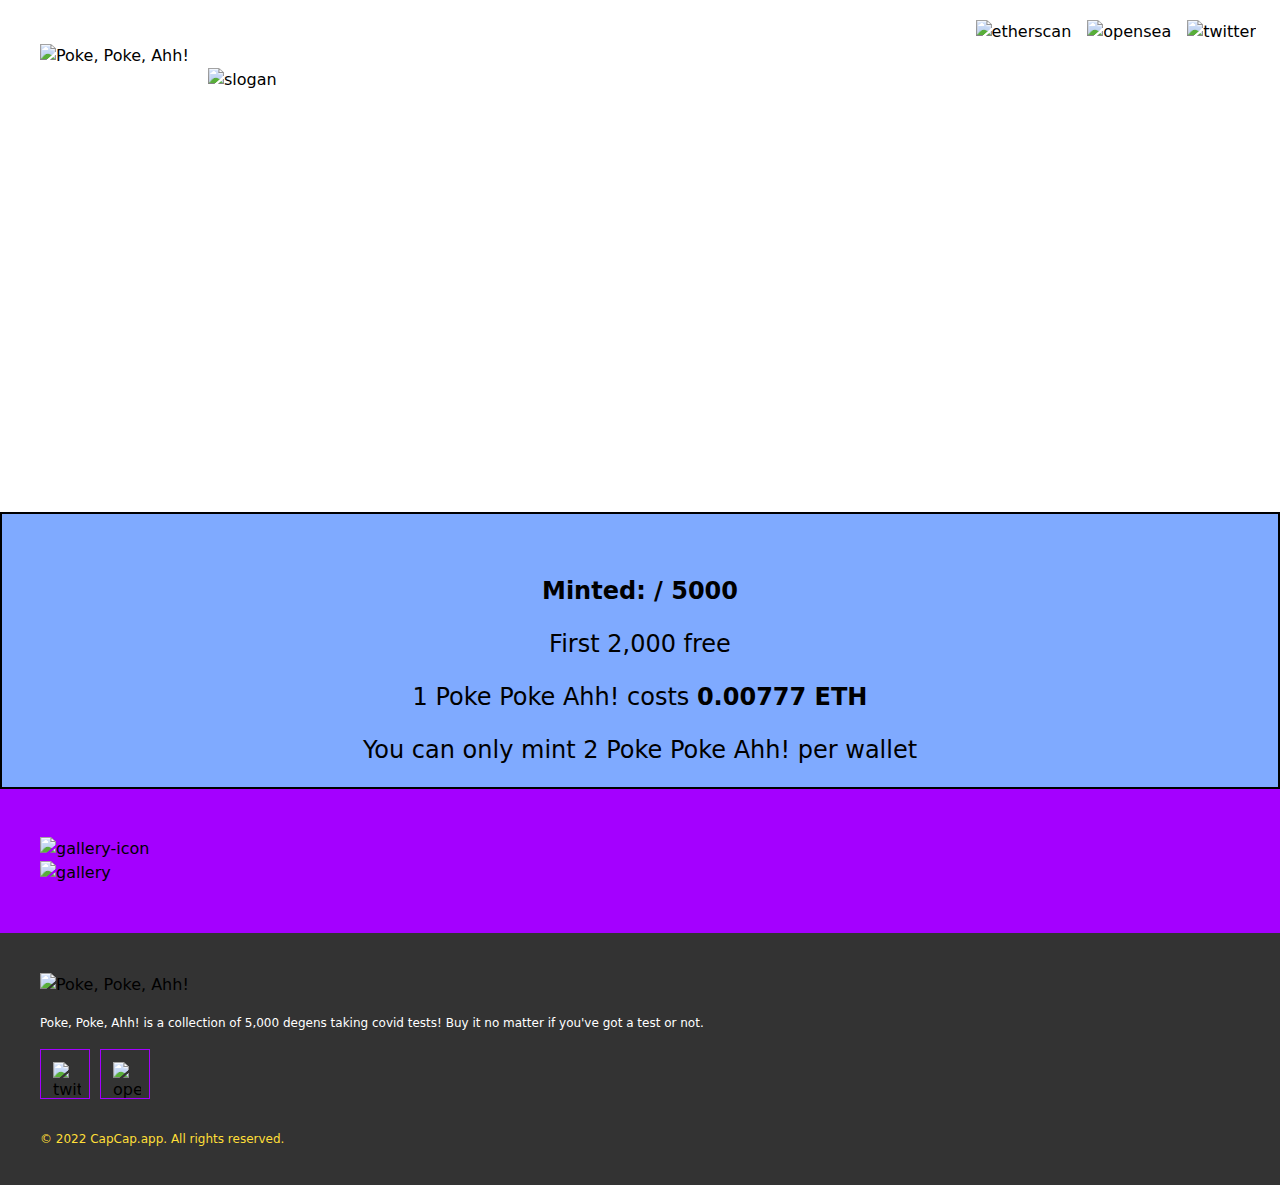
==== index.html @ 068d4efe "fixed some ui style" ====
<!DOCTYPE html>
<html lang="en">

<head>
    <meta charset="UTF-8">
    <meta http-equiv="X-UA-Compatible" content="IE=edge">
    <meta name="viewport" content="width=device-width, initial-scale=1.0">
    <title>Poke, Poke, Ahh</title>
    <link href="./style.css" rel="stylesheet">
</head>

<body>
    <div>
        <div class="w-full front bg-no-repeat" style="min-height: 512px;">
            <div class="m-auto flex justify-between lg:pl-10 pt-5 max-w" id="navbar">
                <div class="icon mt-6">
                    <img class="icon" src="./images/icon.png" alt="Poke, Poke, Ahh!">
                </div>
                <div class="buttons flex justify-around">
                    <div class="mx-2">
                        <a href="">
                            <img src="./images/etherscan.png" alt="etherscan" id="explorer">
                        </a>
                    </div>
                    <div class="mx-2">
                        <a href="">
                            <img src="./images/opensea.png" alt="opensea" id="opensea">
                        </a>
                    </div>
                    <div class="mx-2">
                        <a href="https://twitter.com/pokepokeahh" target="_blank">
                            <img src="./images/twitter.png" alt="twitter" id="twitter">
                        </a>
                    </div>
                    <div class="wallet mx-2">
                        <img src="./images/wallet.png" alt="wallet" id="connect-wallet-top">
                    </div>
                </div>
            </div>

            <div class="max-w m-auto">
                <img class="slogan ml-40 pl-12 mt-0 pt-0 " src="./images/slogan.png" alt="slogan">
            </div>

        </div>


        <div class="w-full mint m-auto">
            <div class="flex-col pt-10">
                <div id="mint-features">
                    <div class="button mx-auto mb-3 button-text" id="connect">
                        <p id="wallet-text">Connect Wallet</p>
                    </div>

                    <div class="mx-auto mb-3">
                        <p class="text-center" id="connected-wallet"></p>
                    </div>

                    <div class="flex mx-auto">
                        <div class="flex mx-auto">
                            <div class="mint-button flex justify-evenly button-text">
                                <p class="" id="minus">-</p>
                                <p class="" id="mint">Mint <span id="mint-amount">1</span></p>
                                <p class="" id="plus">+</p>
                            </div>
                        </div>
                    </div>
                </div>

                <div class="mx-auto text-center">
                    <p class="text font-semibold" id="progress">Minted: <span id="minted"></span>/ 5000</p>
                    <p class="text">First 2,000 free</p>
                    <p class="text">1 Poke Poke Ahh! costs <span class="font-semibold">0.00777 ETH</span></p>
                    <p class="text">You can only mint 2 Poke Poke Ahh! per wallet</p>
                </div>
            </div>
        </div>


        <div class="w-full gallery m-auto py-12">
            <div class="content m-auto">
                <img src="images/gallery-icon.png" alt="gallery-icon" class="gallery-icon">
                <img class="m-auto" src="./images/gallery.png" alt="gallery" id="wide-showcase">

                <img class="m-auto w-3/5 showcase" src="./images/6.png" alt="gallery">
                <img class="m-auto w-3/5 showcase" src="./images/1.png" alt="gallery">
                <img class="m-auto w-3/5 showcase" src="./images/2.png" alt="gallery">
                <img class="m-auto w-3/5 showcase" src="./images/3.png" alt="gallery">
                <img class="m-auto w-3/5 showcase" src="./images/4.png" alt="gallery">
                <img class="m-auto w-3/5 showcase" src="./images/5.png" alt="gallery">

            </div>

        </div>

        <div class=" w-full footer m-auto">
            <div class="content m-auto py-10">
                <img class="footer-icon icon" src="./images/icon.png" alt="Poke, Poke, Ahh!">
                <p class="footer-intro">
                    Poke, Poke, Ahh! is a collection of 5,000 degens taking covid tests! Buy it no matter if you've got
                    a test or not.
                </p>

                <div class="mt-5 flex" id="footer-link-icon">

                    <a href="https://twitter.com/pokepokeahh" class="link-icon" target="_blank">
                        <img src="/images/twitter-white.png" alt="twitter" class="p-0">
                    </a>

                    <a href="" class="link-icon"" target=" _blank">
                        <img src=" /images/opensea-white.png" alt="opensea" class="p-0">
                    </a>

                </div>

                <p class="right-reserved">
                    © 2022 CapCap.app. All rights reserved.
                </p>
            </div>
        </div>
    </div>

    </div>

    <script src="./hover.js"></script>
    <script src="./web3.js"></script>
    <script src="./config.js"></script>
    <script src="./abi.js"></script>
    <script src="./script.js"></script>
</body>

</html>
---- style.css ----
/*
! tailwindcss v3.1.4 | MIT License | https://tailwindcss.com
*/

/*
1. Prevent padding and border from affecting element width. (https://github.com/mozdevs/cssremedy/issues/4)
2. Allow adding a border to an element by just adding a border-width. (https://github.com/tailwindcss/tailwindcss/pull/116)
*/

*,
::before,
::after {
  box-sizing: border-box;
  /* 1 */
  border-width: 0;
  /* 2 */
  border-style: solid;
  /* 2 */
  border-color: #e5e7eb;
  /* 2 */
}

::before,
::after {
  --tw-content: '';
}

/*
1. Use a consistent sensible line-height in all browsers.
2. Prevent adjustments of font size after orientation changes in iOS.
3. Use a more readable tab size.
4. Use the user's configured `sans` font-family by default.
*/

html {
  line-height: 1.5;
  /* 1 */
  -webkit-text-size-adjust: 100%;
  /* 2 */
  -moz-tab-size: 4;
  /* 3 */
  -o-tab-size: 4;
     tab-size: 4;
  /* 3 */
  font-family: ui-sans-serif, system-ui, -apple-system, BlinkMacSystemFont, "Segoe UI", Roboto, "Helvetica Neue", Arial, "Noto Sans", sans-serif, "Apple Color Emoji", "Segoe UI Emoji", "Segoe UI Symbol", "Noto Color Emoji";
  /* 4 */
}

/*
1. Remove the margin in all browsers.
2. Inherit line-height from `html` so users can set them as a class directly on the `html` element.
*/

body {
  margin: 0;
  /* 1 */
  line-height: inherit;
  /* 2 */
}

/*
1. Add the correct height in Firefox.
2. Correct the inheritance of border color in Firefox. (https://bugzilla.mozilla.org/show_bug.cgi?id=190655)
3. Ensure horizontal rules are visible by default.
*/

hr {
  height: 0;
  /* 1 */
  color: inherit;
  /* 2 */
  border-top-width: 1px;
  /* 3 */
}

/*
Add the correct text decoration in Chrome, Edge, and Safari.
*/

abbr:where([title]) {
  -webkit-text-decoration: underline dotted;
          text-decoration: underline dotted;
}

/*
Remove the default font size and weight for headings.
*/

h1,
h2,
h3,
h4,
h5,
h6 {
  font-size: inherit;
  font-weight: inherit;
}

/*
Reset links to optimize for opt-in styling instead of opt-out.
*/

a {
  color: inherit;
  text-decoration: inherit;
}

/*
Add the correct font weight in Edge and Safari.
*/

b,
strong {
  font-weight: bolder;
}

/*
1. Use the user's configured `mono` font family by default.
2. Correct the odd `em` font sizing in all browsers.
*/

code,
kbd,
samp,
pre {
  font-family: ui-monospace, SFMono-Regular, Menlo, Monaco, Consolas, "Liberation Mono", "Courier New", monospace;
  /* 1 */
  font-size: 1em;
  /* 2 */
}

/*
Add the correct font size in all browsers.
*/

small {
  font-size: 80%;
}

/*
Prevent `sub` and `sup` elements from affecting the line height in all browsers.
*/

sub,
sup {
  font-size: 75%;
  line-height: 0;
  position: relative;
  vertical-align: baseline;
}

sub {
  bottom: -0.25em;
}

sup {
  top: -0.5em;
}

/*
1. Remove text indentation from table contents in Chrome and Safari. (https://bugs.chromium.org/p/chromium/issues/detail?id=999088, https://bugs.webkit.org/show_bug.cgi?id=201297)
2. Correct table border color inheritance in all Chrome and Safari. (https://bugs.chromium.org/p/chromium/issues/detail?id=935729, https://bugs.webkit.org/show_bug.cgi?id=195016)
3. Remove gaps between table borders by default.
*/

table {
  text-indent: 0;
  /* 1 */
  border-color: inherit;
  /* 2 */
  border-collapse: collapse;
  /* 3 */
}

/*
1. Change the font styles in all browsers.
2. Remove the margin in Firefox and Safari.
3. Remove default padding in all browsers.
*/

button,
input,
optgroup,
select,
textarea {
  font-family: inherit;
  /* 1 */
  font-size: 100%;
  /* 1 */
  font-weight: inherit;
  /* 1 */
  line-height: inherit;
  /* 1 */
  color: inherit;
  /* 1 */
  margin: 0;
  /* 2 */
  padding: 0;
  /* 3 */
}

/*
Remove the inheritance of text transform in Edge and Firefox.
*/

button,
select {
  text-transform: none;
}

/*
1. Correct the inability to style clickable types in iOS and Safari.
2. Remove default button styles.
*/

button,
[type='button'],
[type='reset'],
[type='submit'] {
  -webkit-appearance: button;
  /* 1 */
  background-color: transparent;
  /* 2 */
  background-image: none;
  /* 2 */
}

/*
Use the modern Firefox focus style for all focusable elements.
*/

:-moz-focusring {
  outline: auto;
}

/*
Remove the additional `:invalid` styles in Firefox. (https://github.com/mozilla/gecko-dev/blob/2f9eacd9d3d995c937b4251a5557d95d494c9be1/layout/style/res/forms.css#L728-L737)
*/

:-moz-ui-invalid {
  box-shadow: none;
}

/*
Add the correct vertical alignment in Chrome and Firefox.
*/

progress {
  vertical-align: baseline;
}

/*
Correct the cursor style of increment and decrement buttons in Safari.
*/

::-webkit-inner-spin-button,
::-webkit-outer-spin-button {
  height: auto;
}

/*
1. Correct the odd appearance in Chrome and Safari.
2. Correct the outline style in Safari.
*/

[type='search'] {
  -webkit-appearance: textfield;
  /* 1 */
  outline-offset: -2px;
  /* 2 */
}

/*
Remove the inner padding in Chrome and Safari on macOS.
*/

::-webkit-search-decoration {
  -webkit-appearance: none;
}

/*
1. Correct the inability to style clickable types in iOS and Safari.
2. Change font properties to `inherit` in Safari.
*/

::-webkit-file-upload-button {
  -webkit-appearance: button;
  /* 1 */
  font: inherit;
  /* 2 */
}

/*
Add the correct display in Chrome and Safari.
*/

summary {
  display: list-item;
}

/*
Removes the default spacing and border for appropriate elements.
*/

blockquote,
dl,
dd,
h1,
h2,
h3,
h4,
h5,
h6,
hr,
figure,
p,
pre {
  margin: 0;
}

fieldset {
  margin: 0;
  padding: 0;
}

legend {
  padding: 0;
}

ol,
ul,
menu {
  list-style: none;
  margin: 0;
  padding: 0;
}

/*
Prevent resizing textareas horizontally by default.
*/

textarea {
  resize: vertical;
}

/*
1. Reset the default placeholder opacity in Firefox. (https://github.com/tailwindlabs/tailwindcss/issues/3300)
2. Set the default placeholder color to the user's configured gray 400 color.
*/

input::-moz-placeholder, textarea::-moz-placeholder {
  opacity: 1;
  /* 1 */
  color: #9ca3af;
  /* 2 */
}

input:-ms-input-placeholder, textarea:-ms-input-placeholder {
  opacity: 1;
  /* 1 */
  color: #9ca3af;
  /* 2 */
}

input::placeholder,
textarea::placeholder {
  opacity: 1;
  /* 1 */
  color: #9ca3af;
  /* 2 */
}

/*
Set the default cursor for buttons.
*/

button,
[role="button"] {
  cursor: pointer;
}

/*
Make sure disabled buttons don't get the pointer cursor.
*/

:disabled {
  cursor: default;
}

/*
1. Make replaced elements `display: block` by default. (https://github.com/mozdevs/cssremedy/issues/14)
2. Add `vertical-align: middle` to align replaced elements more sensibly by default. (https://github.com/jensimmons/cssremedy/issues/14#issuecomment-634934210)
   This can trigger a poorly considered lint error in some tools but is included by design.
*/

img,
svg,
video,
canvas,
audio,
iframe,
embed,
object {
  display: block;
  /* 1 */
  vertical-align: middle;
  /* 2 */
}

/*
Constrain images and videos to the parent width and preserve their intrinsic aspect ratio. (https://github.com/mozdevs/cssremedy/issues/14)
*/

img,
video {
  max-width: 100%;
  height: auto;
}

*, ::before, ::after {
  --tw-border-spacing-x: 0;
  --tw-border-spacing-y: 0;
  --tw-translate-x: 0;
  --tw-translate-y: 0;
  --tw-rotate: 0;
  --tw-skew-x: 0;
  --tw-skew-y: 0;
  --tw-scale-x: 1;
  --tw-scale-y: 1;
  --tw-pan-x:  ;
  --tw-pan-y:  ;
  --tw-pinch-zoom:  ;
  --tw-scroll-snap-strictness: proximity;
  --tw-ordinal:  ;
  --tw-slashed-zero:  ;
  --tw-numeric-figure:  ;
  --tw-numeric-spacing:  ;
  --tw-numeric-fraction:  ;
  --tw-ring-inset:  ;
  --tw-ring-offset-width: 0px;
  --tw-ring-offset-color: #fff;
  --tw-ring-color: rgb(59 130 246 / 0.5);
  --tw-ring-offset-shadow: 0 0 #0000;
  --tw-ring-shadow: 0 0 #0000;
  --tw-shadow: 0 0 #0000;
  --tw-shadow-colored: 0 0 #0000;
  --tw-blur:  ;
  --tw-brightness:  ;
  --tw-contrast:  ;
  --tw-grayscale:  ;
  --tw-hue-rotate:  ;
  --tw-invert:  ;
  --tw-saturate:  ;
  --tw-sepia:  ;
  --tw-drop-shadow:  ;
  --tw-backdrop-blur:  ;
  --tw-backdrop-brightness:  ;
  --tw-backdrop-contrast:  ;
  --tw-backdrop-grayscale:  ;
  --tw-backdrop-hue-rotate:  ;
  --tw-backdrop-invert:  ;
  --tw-backdrop-opacity:  ;
  --tw-backdrop-saturate:  ;
  --tw-backdrop-sepia:  ;
}

::-webkit-backdrop {
  --tw-border-spacing-x: 0;
  --tw-border-spacing-y: 0;
  --tw-translate-x: 0;
  --tw-translate-y: 0;
  --tw-rotate: 0;
  --tw-skew-x: 0;
  --tw-skew-y: 0;
  --tw-scale-x: 1;
  --tw-scale-y: 1;
  --tw-pan-x:  ;
  --tw-pan-y:  ;
  --tw-pinch-zoom:  ;
  --tw-scroll-snap-strictness: proximity;
  --tw-ordinal:  ;
  --tw-slashed-zero:  ;
  --tw-numeric-figure:  ;
  --tw-numeric-spacing:  ;
  --tw-numeric-fraction:  ;
  --tw-ring-inset:  ;
  --tw-ring-offset-width: 0px;
  --tw-ring-offset-color: #fff;
  --tw-ring-color: rgb(59 130 246 / 0.5);
  --tw-ring-offset-shadow: 0 0 #0000;
  --tw-ring-shadow: 0 0 #0000;
  --tw-shadow: 0 0 #0000;
  --tw-shadow-colored: 0 0 #0000;
  --tw-blur:  ;
  --tw-brightness:  ;
  --tw-contrast:  ;
  --tw-grayscale:  ;
  --tw-hue-rotate:  ;
  --tw-invert:  ;
  --tw-saturate:  ;
  --tw-sepia:  ;
  --tw-drop-shadow:  ;
  --tw-backdrop-blur:  ;
  --tw-backdrop-brightness:  ;
  --tw-backdrop-contrast:  ;
  --tw-backdrop-grayscale:  ;
  --tw-backdrop-hue-rotate:  ;
  --tw-backdrop-invert:  ;
  --tw-backdrop-opacity:  ;
  --tw-backdrop-saturate:  ;
  --tw-backdrop-sepia:  ;
}

::backdrop {
  --tw-border-spacing-x: 0;
  --tw-border-spacing-y: 0;
  --tw-translate-x: 0;
  --tw-translate-y: 0;
  --tw-rotate: 0;
  --tw-skew-x: 0;
  --tw-skew-y: 0;
  --tw-scale-x: 1;
  --tw-scale-y: 1;
  --tw-pan-x:  ;
  --tw-pan-y:  ;
  --tw-pinch-zoom:  ;
  --tw-scroll-snap-strictness: proximity;
  --tw-ordinal:  ;
  --tw-slashed-zero:  ;
  --tw-numeric-figure:  ;
  --tw-numeric-spacing:  ;
  --tw-numeric-fraction:  ;
  --tw-ring-inset:  ;
  --tw-ring-offset-width: 0px;
  --tw-ring-offset-color: #fff;
  --tw-ring-color: rgb(59 130 246 / 0.5);
  --tw-ring-offset-shadow: 0 0 #0000;
  --tw-ring-shadow: 0 0 #0000;
  --tw-shadow: 0 0 #0000;
  --tw-shadow-colored: 0 0 #0000;
  --tw-blur:  ;
  --tw-brightness:  ;
  --tw-contrast:  ;
  --tw-grayscale:  ;
  --tw-hue-rotate:  ;
  --tw-invert:  ;
  --tw-saturate:  ;
  --tw-sepia:  ;
  --tw-drop-shadow:  ;
  --tw-backdrop-blur:  ;
  --tw-backdrop-brightness:  ;
  --tw-backdrop-contrast:  ;
  --tw-backdrop-grayscale:  ;
  --tw-backdrop-hue-rotate:  ;
  --tw-backdrop-invert:  ;
  --tw-backdrop-opacity:  ;
  --tw-backdrop-saturate:  ;
  --tw-backdrop-sepia:  ;
}

.m-auto {
  margin: auto;
}

.mx-2 {
  margin-left: 0.5rem;
  margin-right: 0.5rem;
}

.mx-auto {
  margin-left: auto;
  margin-right: auto;
}

.mt-6 {
  margin-top: 1.5rem;
}

.ml-40 {
  margin-left: 10rem;
}

.mt-0 {
  margin-top: 0px;
}

.mb-3 {
  margin-bottom: 0.75rem;
}

.mt-5 {
  margin-top: 1.25rem;
}

.flex {
  display: flex;
}

.w-full {
  width: 100%;
}

.w-3\/5 {
  width: 60%;
}

.flex-col {
  flex-direction: column;
}

.justify-between {
  justify-content: space-between;
}

.justify-around {
  justify-content: space-around;
}

.justify-evenly {
  justify-content: space-evenly;
}

.bg-no-repeat {
  background-repeat: no-repeat;
}

.p-0 {
  padding: 0px;
}

.py-12 {
  padding-top: 3rem;
  padding-bottom: 3rem;
}

.py-10 {
  padding-top: 2.5rem;
  padding-bottom: 2.5rem;
}

.pt-5 {
  padding-top: 1.25rem;
}

.pl-12 {
  padding-left: 3rem;
}

.pt-0 {
  padding-top: 0px;
}

.pt-10 {
  padding-top: 2.5rem;
}

.text-center {
  text-align: center;
}

.font-semibold {
  font-weight: 600;
}

#connect-wallet-top {
  cursor: pointer;
}

.hide {
  display: none;
}

.showcase {
  display: none;
}

.disabled {
  pointer-events: none
}

#minus {
  cursor: pointer;
}

#plus {
  cursor: pointer;
}

#mint {
  cursor: pointer;
}

#opensea:hover {
}

@media (max-width: 1000px) {
  .icon {
    margin: auto;
  }

  #navbar {
    flex-direction: column;
  }

  #navbar>div {
    margin: 10px;
  }

  .footer-links {
    margin-left: 40%;
  }

  .slogan {
    display: none;
  }

  * {
    text-align: center;
  }

  #wide-showcase {
    display: none;
  }

  .showcase {
    display: block;
    background-color: white;
    border: 2px solid black;
    padding: 5px;
    border-radius: 10px;
    margin-top: 15px;
    margin-bottom: 15px;
  }

  .gallery-icon {
    margin: auto;
  }

  #footer-link-icon {
    justify-content: center;
  }
}

li {
  list-style-type: none;
  margin-bottom: 28px;
}

.front {
  background-image: url('images/front-bg.png');
  background-position: center;
}

.max-w {
  max-width: 1920px;
}

.mint {
  background-color: #7FAAFF;
  border: 2px solid black;
  max-width: 1920px;
}

.gallery {
  background-color: #A400FF;
  max-width: 1920px;
}

.footer {
  background-color: #333333;
  max-width: 1920px;
}

.button {
  width: 230px;
  height: 60px;
  cursor: pointer;
  background-image: url('images/wallet-1.png');
}

.button:hover {
  width: 230px;
  height: 60px;
  cursor: pointer;
  color: white;
  background-image: url('images/wallet-1-hover.png');
}

.mint-button {
  width: 230px;
  height: 60px;
  background-image: url('images/wallet-1.png');
}

.mint-button:hover {
  width: 230px;
  height: 60px;
  cursor: pointer;
  color: white;
  background-image: url('images/wallet-1-hover.png');
}

.button-text {
  font-size: 24px;
  color: #333333;
  letter-spacing: 0;
  text-align: center;
  line-height: 24px;
  font-weight: 600;
  padding-top: 18px;
}

.text {
  font-size: 24px;
  color: #000000;
  letter-spacing: 0;
  text-align: center;
  line-height: 32px;
  margin-top: 21px;
  margin-bottom: 21px;
}

.content {
  max-width: 1200px;
}

.footer-intro {
  font-size: 12px;
  color: #FFFFFF;
  letter-spacing: 0;
  line-height: 12px;
  font-weight: 400;
  margin-top: 20px;
}

.footer-links {
  margin-top: 20px;
}

.footer-links>div {
  display: flex;
}

.link-icon {
  border: 1px solid #A400FF;
  width: 50px;
  height: 50px;
  padding: 12px 8px 8px 12px;
  margin-right: 10px;
}

.right-reserved {
  font-size: 12px;
  margin-top: 34px;
  color: #FFDF38;
  letter-spacing: 0;
  line-height: 12px;
  font-weight: 400;
}

@media (min-width: 1024px) {
  .lg\:pl-10 {
    padding-left: 2.5rem;
  }
}
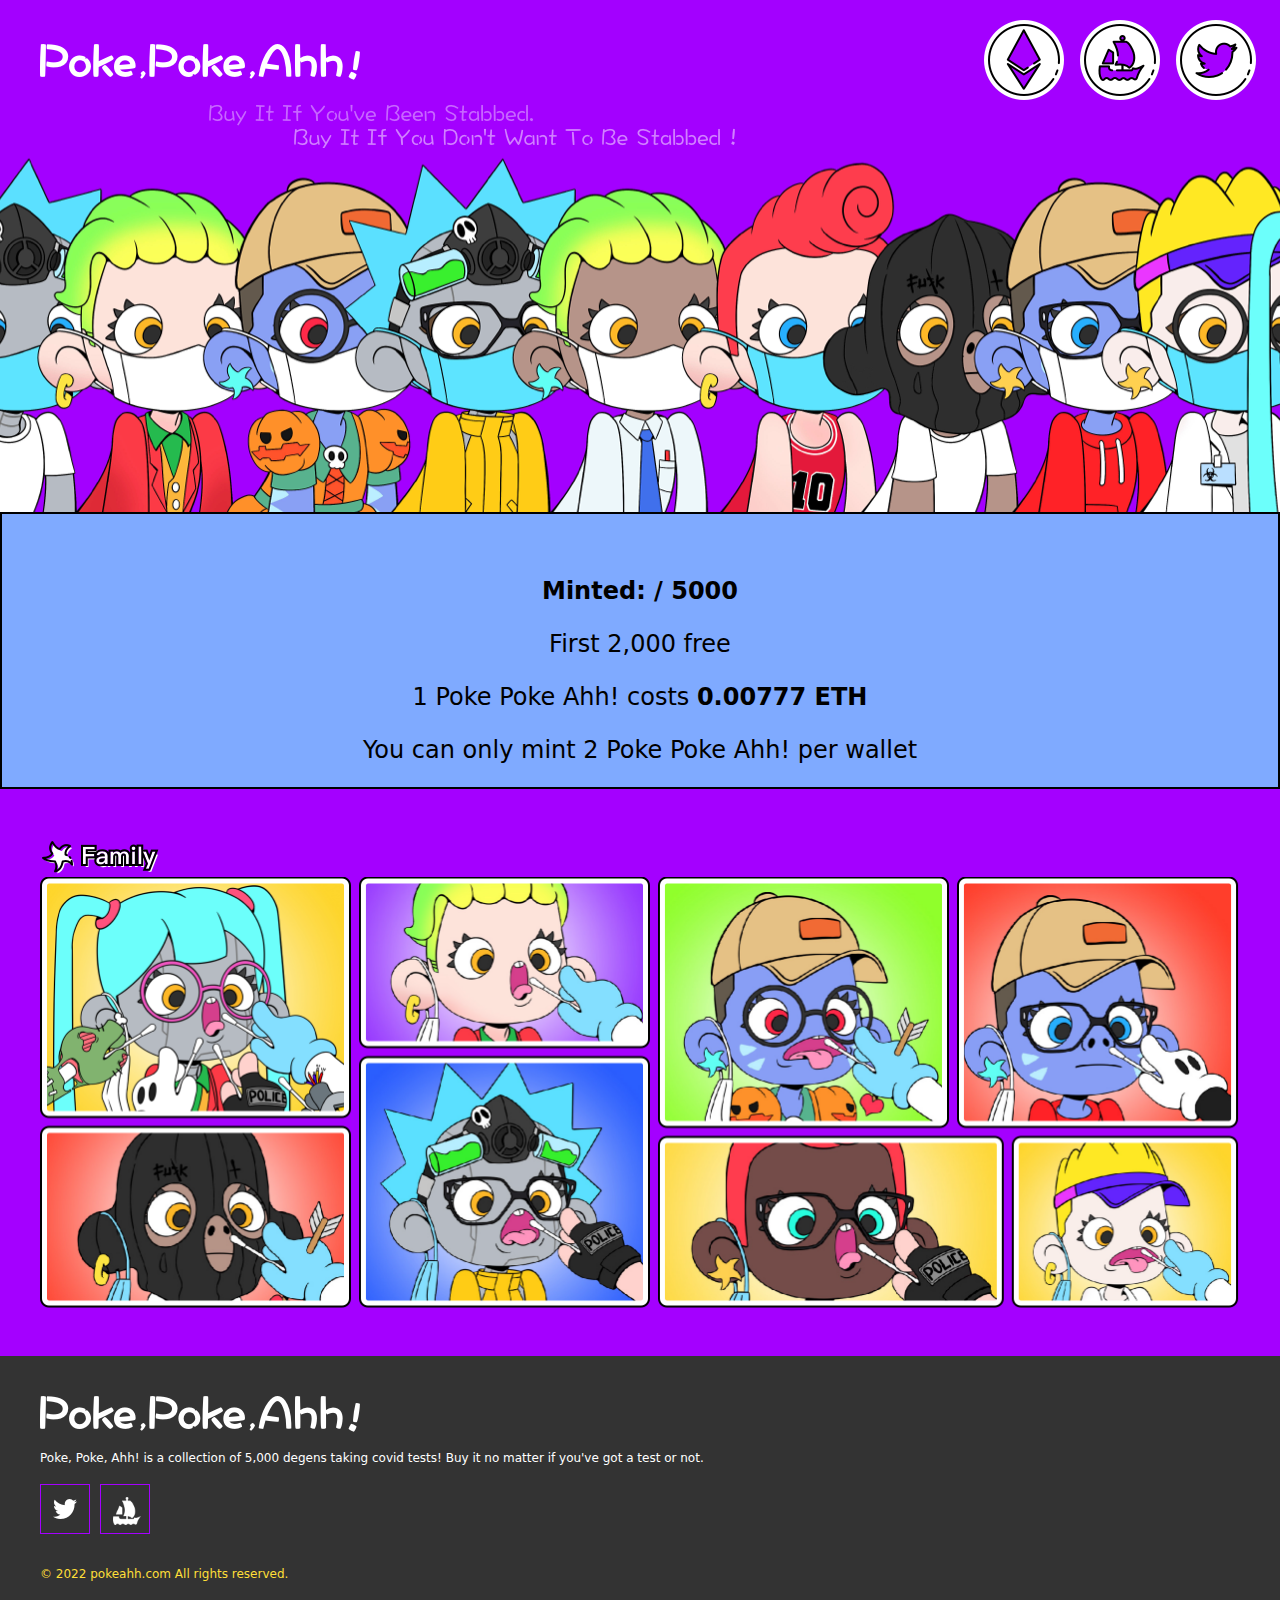
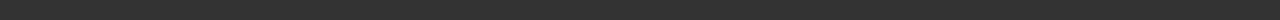
==== commit 66725608: "include images and add logout and check started" ====
--- a/index.html
+++ b/index.html
@@ -52,6 +52,10 @@
                         <p id="wallet-text">Connect Wallet</p>
                     </div>
 
+                    <div class="button mx-auto mb-3 button-text" id="logout">
+                        <p>Logout</p>
+                    </div>
+
                     <div class="mx-auto mb-3">
                         <p class="text-center" id="connected-wallet"></p>
                     </div>
@@ -79,15 +83,20 @@
 
         <div class="w-full gallery m-auto py-12">
             <div class="content m-auto">
-                <img src="images/gallery-icon.png" alt="gallery-icon" class="gallery-icon">
+
+                <img src="./images/gallery-icon.png" alt="gallery-icon" class="gallery-icon">
+
                 <img class="m-auto" src="./images/gallery.png" alt="gallery" id="wide-showcase">
 
                 <img class="m-auto w-3/5 showcase" src="./images/6.png" alt="gallery">
                 <img class="m-auto w-3/5 showcase" src="./images/1.png" alt="gallery">
                 <img class="m-auto w-3/5 showcase" src="./images/2.png" alt="gallery">
-                <img class="m-auto w-3/5 showcase" src="./images/3.png" alt="gallery">
-                <img class="m-auto w-3/5 showcase" src="./images/4.png" alt="gallery">
-                <img class="m-auto w-3/5 showcase" src="./images/5.png" alt="gallery">
+                <!-- <img class="m-auto w-3/5 showcase" src="./images/3.png"
+                    alt="gallery">
+                <img class="m-auto w-3/5 showcase" src="./images/4.png"
+                    alt="gallery">
+                <img class="m-auto w-3/5 showcase" src="./images/5.png"
+                    alt="gallery"> -->
 
             </div>
 
@@ -104,17 +113,17 @@
                 <div class="mt-5 flex" id="footer-link-icon">
 
                     <a href="https://twitter.com/pokepokeahh" class="link-icon" target="_blank">
-                        <img src="/images/twitter-white.png" alt="twitter" class="p-0">
+                        <img src="./images/twitter-white.png" alt="twitter" class="p-0">
                     </a>
 
                     <a href="" class="link-icon"" target=" _blank">
-                        <img src=" /images/opensea-white.png" alt="opensea" class="p-0">
+                        <img src="./images/opensea-white.png" alt="opensea" class="p-0">
                     </a>
 
                 </div>
 
                 <p class="right-reserved">
-                    © 2022 CapCap.app. All rights reserved.
+                    © 2022 pokeahh.com All rights reserved.
                 </p>
             </div>
         </div>
--- a/style.css
+++ b/style.css
@@ -747,7 +747,7 @@
 }
 
 .front {
-  background-image: url('images/front-bg.png');
+  background-image: url('./images/front-bg.png');
   background-position: center;
 }
 
@@ -775,7 +775,7 @@
   width: 230px;
   height: 60px;
   cursor: pointer;
-  background-image: url('images/wallet-1.png');
+  background-image: url('./images/wallet-1.png');
 }
 
 .button:hover {
@@ -783,13 +783,13 @@
   height: 60px;
   cursor: pointer;
   color: white;
-  background-image: url('images/wallet-1-hover.png');
+  background-image: url('./images/wallet-1-hover.png');
 }
 
 .mint-button {
   width: 230px;
   height: 60px;
-  background-image: url('images/wallet-1.png');
+  background-image: url('./images/wallet-1.png');
 }
 
 .mint-button:hover {
@@ -797,7 +797,7 @@
   height: 60px;
   cursor: pointer;
   color: white;
-  background-image: url('images/wallet-1-hover.png');
+  background-image: url('./images/wallet-1-hover.png');
 }
 
 .button-text {
@@ -858,8 +858,12 @@
   font-weight: 400;
 }
 
+.show {
+  display: block;
+}
+
 @media (min-width: 1024px) {
   .lg\:pl-10 {
     padding-left: 2.5rem;
   }
-}+}
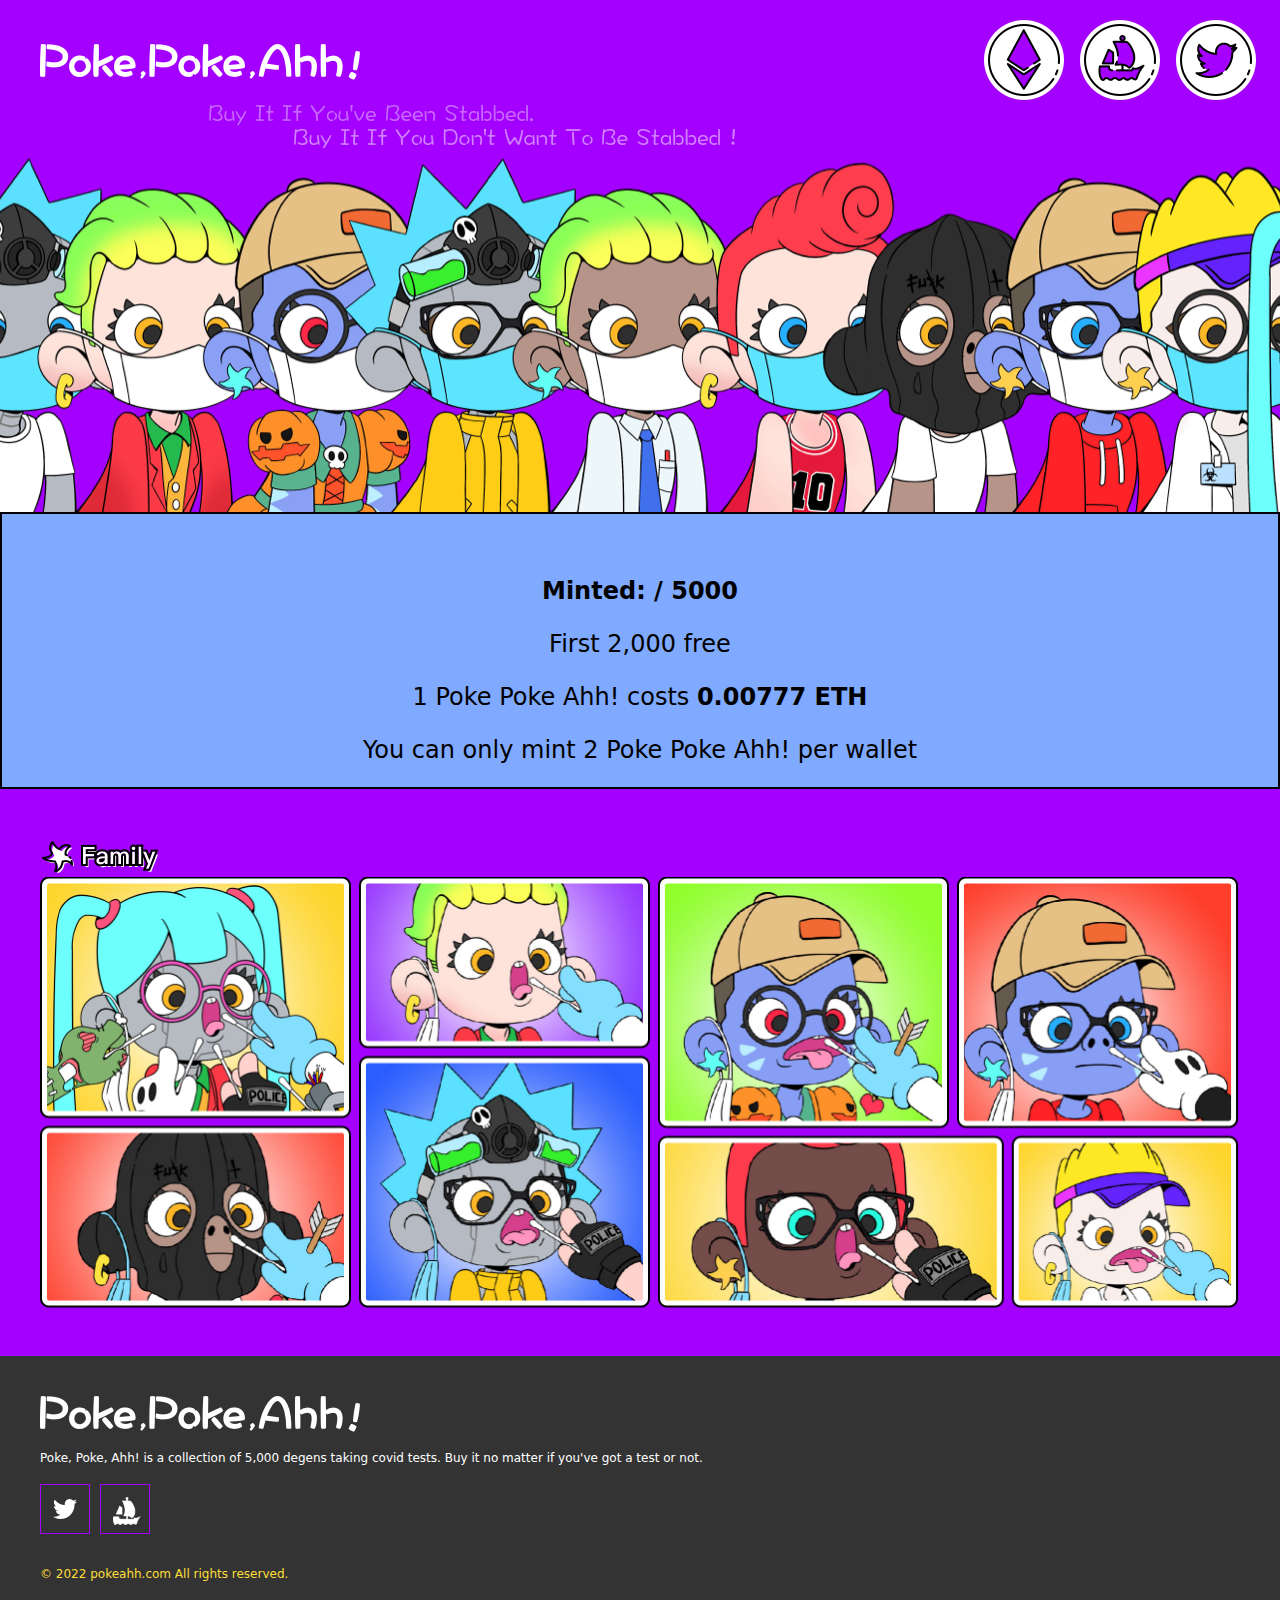
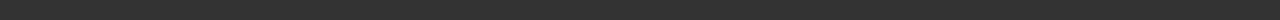
==== commit 98f6b0c5: "update links and contract config" ====
--- a/index.html
+++ b/index.html
@@ -18,12 +18,13 @@
                 </div>
                 <div class="buttons flex justify-around">
                     <div class="mx-2">
-                        <a href="">
+                        <a href="https://etherscan.io/address/0x6703e642cE804439722A9E0e4853AD634a178630"
+                            target="_blank">
                             <img src="./images/etherscan.png" alt="etherscan" id="explorer">
                         </a>
                     </div>
                     <div class="mx-2">
-                        <a href="">
+                        <a href="https://opensea.io/collection/pokepokeahh" target="_blank">
                             <img src="./images/opensea.png" alt="opensea" id="opensea">
                         </a>
                     </div>
@@ -91,12 +92,9 @@
                 <img class="m-auto w-3/5 showcase" src="./images/6.png" alt="gallery">
                 <img class="m-auto w-3/5 showcase" src="./images/1.png" alt="gallery">
                 <img class="m-auto w-3/5 showcase" src="./images/2.png" alt="gallery">
-                <!-- <img class="m-auto w-3/5 showcase" src="./images/3.png"
-                    alt="gallery">
-                <img class="m-auto w-3/5 showcase" src="./images/4.png"
-                    alt="gallery">
-                <img class="m-auto w-3/5 showcase" src="./images/5.png"
-                    alt="gallery"> -->
+                <img class="m-auto w-3/5 showcase" src="./images/3.png" alt="gallery">
+                <img class="m-auto w-3/5 showcase" src="./images/4.png" alt="gallery">
+                <img class="m-auto w-3/5 showcase" src="./images/5.png" alt="gallery">
 
             </div>
 
@@ -106,7 +104,7 @@
             <div class="content m-auto py-10">
                 <img class="footer-icon icon" src="./images/icon.png" alt="Poke, Poke, Ahh!">
                 <p class="footer-intro">
-                    Poke, Poke, Ahh! is a collection of 5,000 degens taking covid tests! Buy it no matter if you've got
+                    Poke, Poke, Ahh! is a collection of 5,000 degens taking covid tests. Buy it no matter if you've got
                     a test or not.
                 </p>
 
@@ -116,7 +114,7 @@
                         <img src="./images/twitter-white.png" alt="twitter" class="p-0">
                     </a>
 
-                    <a href="" class="link-icon"" target=" _blank">
+                    <a href="https://opensea.io/collection/pokepokeahh" class="link-icon"" target=" _blank">
                         <img src="./images/opensea-white.png" alt="opensea" class="p-0">
                     </a>
 
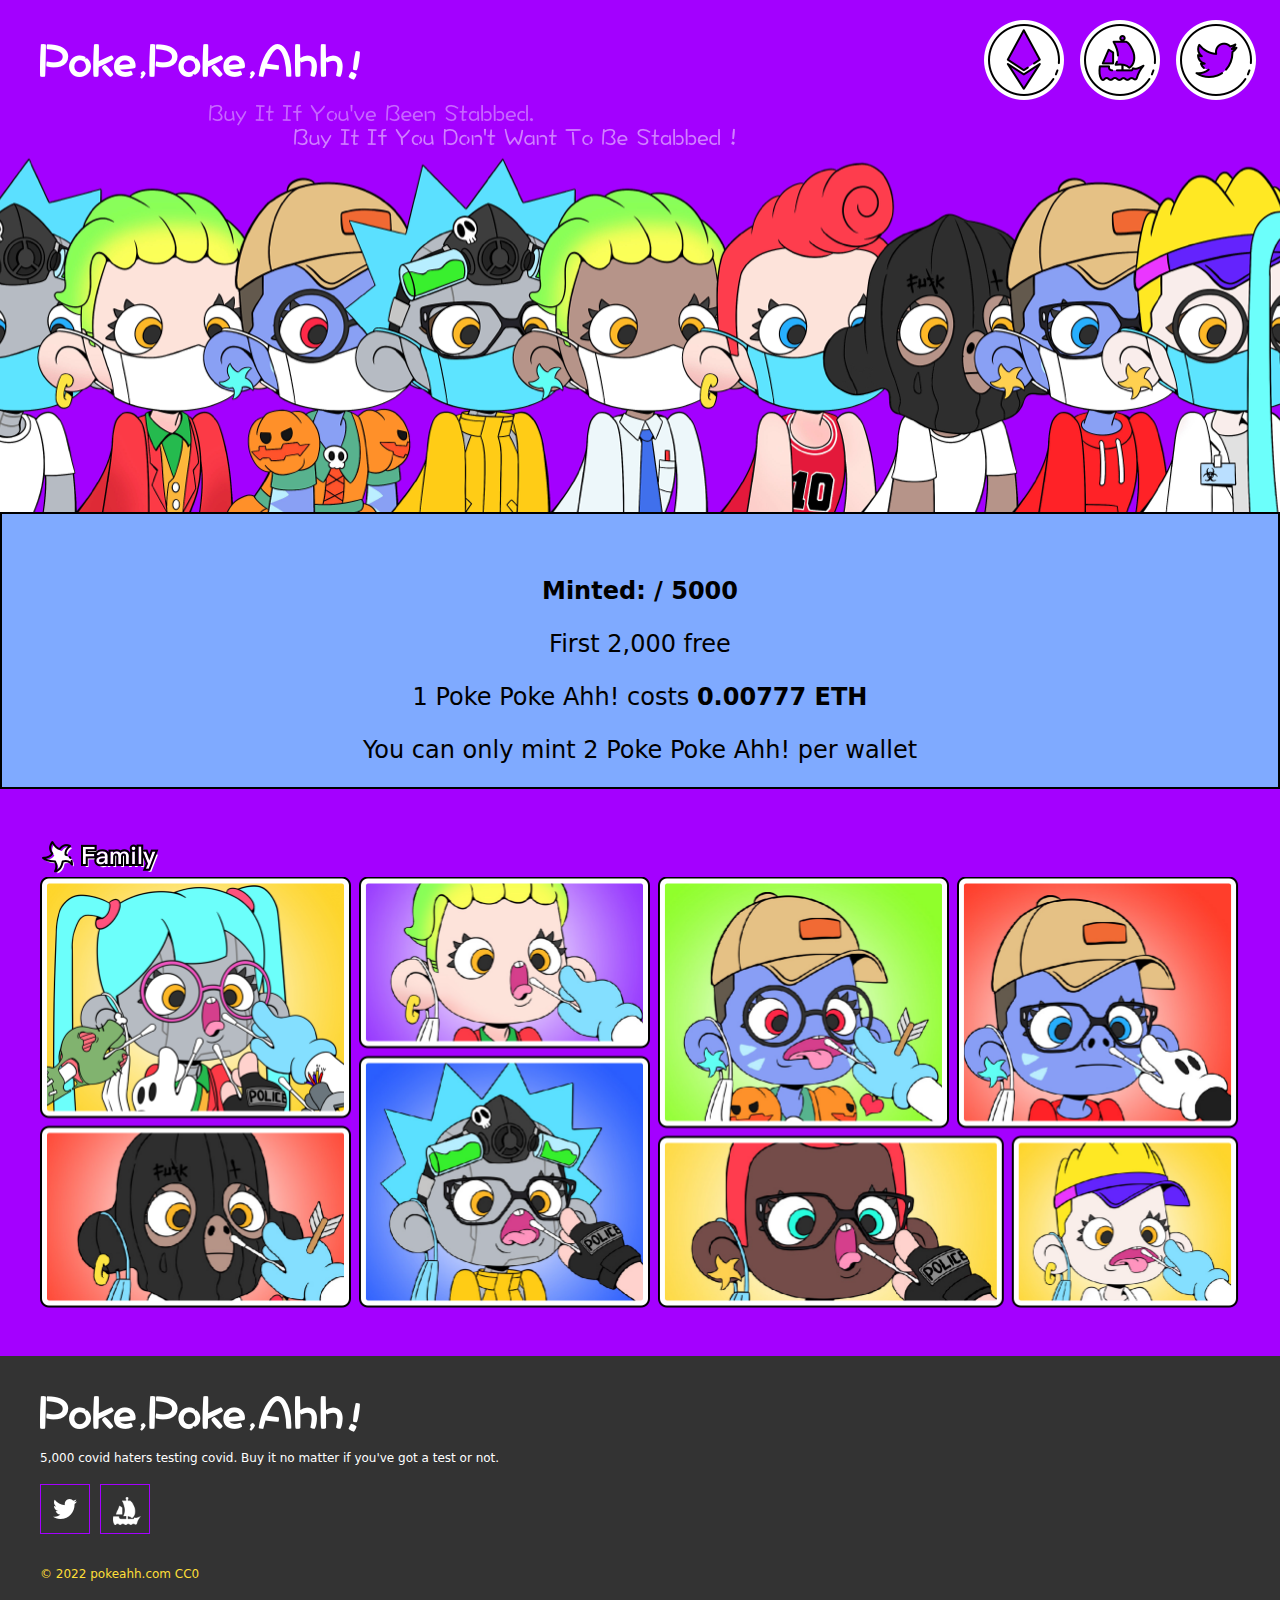
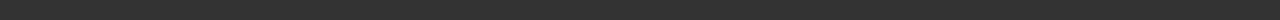
==== commit e9e47365: "cc0" ====
--- a/index.html
+++ b/index.html
@@ -6,7 +6,14 @@
     <meta http-equiv="X-UA-Compatible" content="IE=edge">
     <meta name="viewport" content="width=device-width, initial-scale=1.0">
     <title>Poke, Poke, Ahh</title>
+    <link rel="icon" type="image/x-icon" href="/images/favicon.png">
     <link href="./style.css" rel="stylesheet">
+
+    <link rel="preload" as="image" href="./images/wallet-hover.png">
+    <link rel="preload" as="image" href="./images/opensea-hover.png">
+    <link rel="preload" as="image" href="./images/twitter-hover.png">
+    <link rel="preload" as="image" href="./images/wallet-1-hover.png">
+    <link rel="preload" as="image" href="./images/etherscan-hover.png">
 </head>
 
 <body>
@@ -104,7 +111,7 @@
             <div class="content m-auto py-10">
                 <img class="footer-icon icon" src="./images/icon.png" alt="Poke, Poke, Ahh!">
                 <p class="footer-intro">
-                    Poke, Poke, Ahh! is a collection of 5,000 degens taking covid tests. Buy it no matter if you've got
+                    5,000 covid haters testing covid. Buy it no matter if you've got
                     a test or not.
                 </p>
 
@@ -121,7 +128,7 @@
                 </div>
 
                 <p class="right-reserved">
-                    © 2022 pokeahh.com All rights reserved.
+                    © 2022 pokeahh.com CC0
                 </p>
             </div>
         </div>
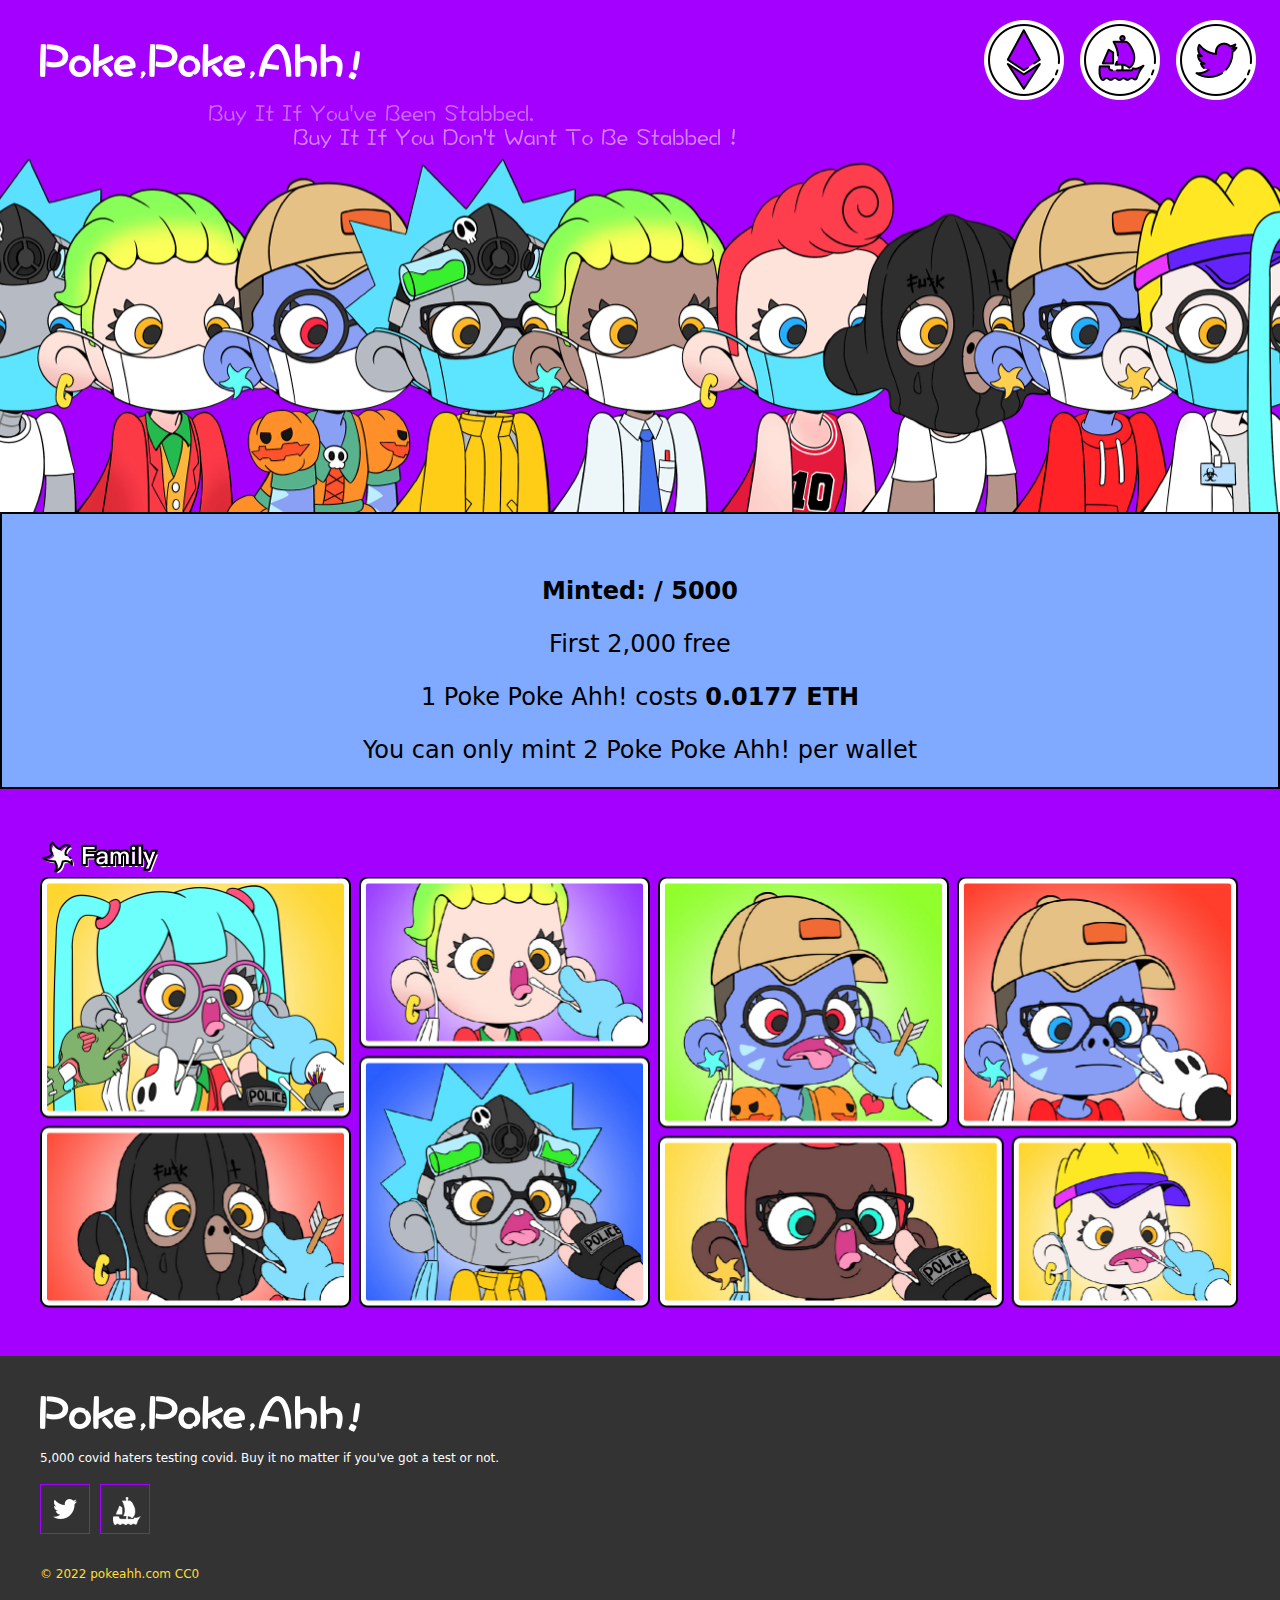
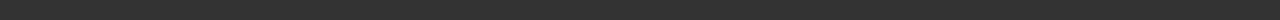
==== commit 52b2aaec: "update config" ====
--- a/index.html
+++ b/index.html
@@ -25,13 +25,13 @@
                 </div>
                 <div class="buttons flex justify-around">
                     <div class="mx-2">
-                        <a href="https://etherscan.io/address/0x6703e642cE804439722A9E0e4853AD634a178630"
+                        <a href="https://etherscan.io/address/0x5b5b51a6995ca81bed829840750cab42c1a62a77"
                             target="_blank">
                             <img src="./images/etherscan.png" alt="etherscan" id="explorer">
                         </a>
                     </div>
                     <div class="mx-2">
-                        <a href="https://opensea.io/collection/pokepokeahh" target="_blank">
+                        <a href="https://opensea.io/collection/poke-poke-ahh" target="_blank">
                             <img src="./images/opensea.png" alt="opensea" id="opensea">
                         </a>
                     </div>
@@ -82,7 +82,7 @@
                 <div class="mx-auto text-center">
                     <p class="text font-semibold" id="progress">Minted: <span id="minted"></span>/ 5000</p>
                     <p class="text">First 2,000 free</p>
-                    <p class="text">1 Poke Poke Ahh! costs <span class="font-semibold">0.00777 ETH</span></p>
+                    <p class="text">1 Poke Poke Ahh! costs <span class="font-semibold">0.0177 ETH</span></p>
                     <p class="text">You can only mint 2 Poke Poke Ahh! per wallet</p>
                 </div>
             </div>
@@ -121,7 +121,7 @@
                         <img src="./images/twitter-white.png" alt="twitter" class="p-0">
                     </a>
 
-                    <a href="https://opensea.io/collection/pokepokeahh" class="link-icon"" target=" _blank">
+                    <a href="https://opensea.io/collection/poke-poke-ahh" class="link-icon"" target=" _blank">
                         <img src="./images/opensea-white.png" alt="opensea" class="p-0">
                     </a>
 
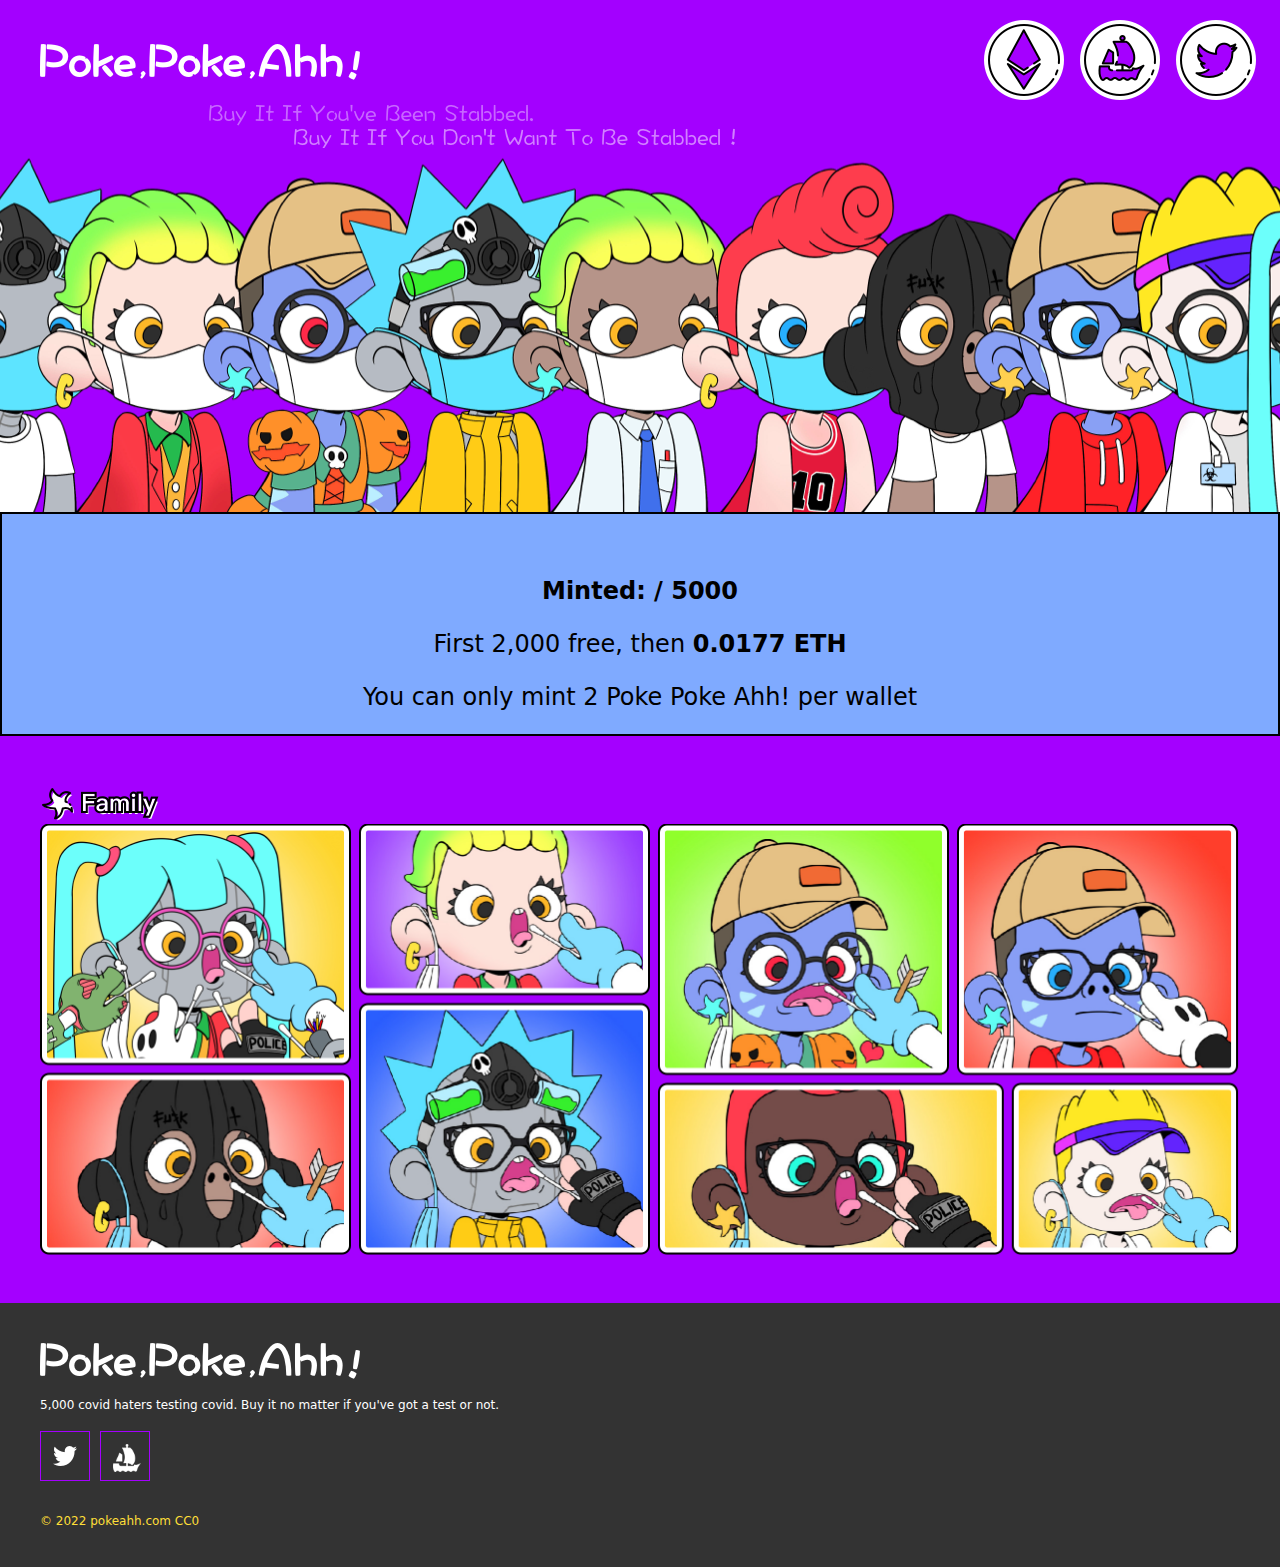
==== commit d455d485: "update contract addr" ====
--- a/index.html
+++ b/index.html
@@ -81,8 +81,7 @@
 
                 <div class="mx-auto text-center">
                     <p class="text font-semibold" id="progress">Minted: <span id="minted"></span>/ 5000</p>
-                    <p class="text">First 2,000 free</p>
-                    <p class="text">1 Poke Poke Ahh! costs <span class="font-semibold">0.0177 ETH</span></p>
+                    <p class="text">First 2,000 free, then <span class="font-semibold">0.0177 ETH</span> </p>
                     <p class="text">You can only mint 2 Poke Poke Ahh! per wallet</p>
                 </div>
             </div>
